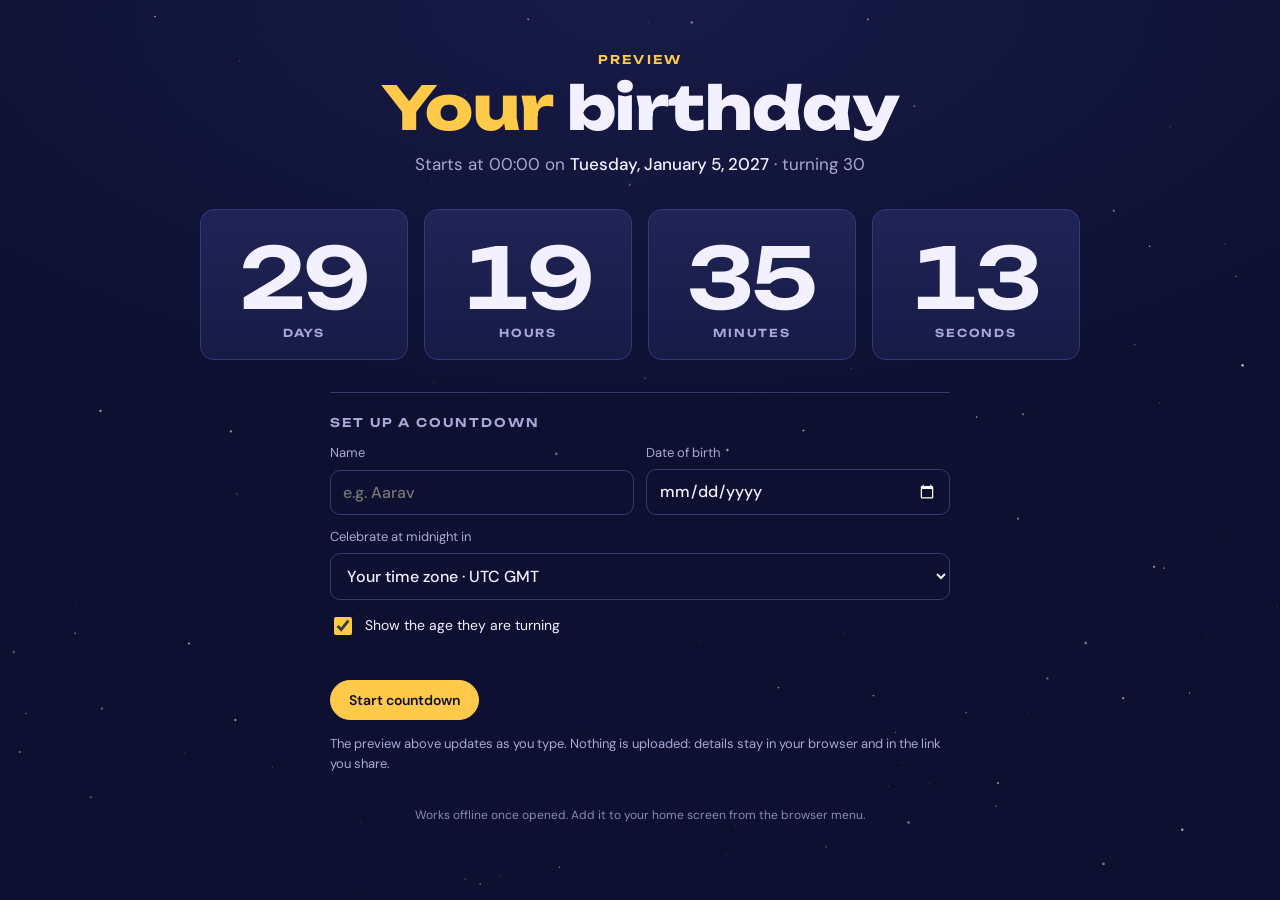
==== index.html @ aac16b5d "Rename to Celebration Countdown; point URLs at celebration-countdown Co-Authored-By: Claude Opus 5.5" ====
<!doctype html>
<html lang="en">
<head>
<meta charset="utf-8">
<meta name="viewport" content="width=device-width, initial-scale=1, viewport-fit=cover">
<title>Celebration Countdown</title>
<meta name="description" content="A full-screen countdown to midnight on a birthday, with confetti when the clock hits zero. Works in any time zone. Free, no sign-up.">
<meta name="theme-color" content="#0d1030">
<link rel="manifest" href="manifest.webmanifest">
<link rel="icon" href="icons/favicon.png" type="image/png">
<link rel="apple-touch-icon" href="icons/apple-touch-icon.png">
<meta name="apple-mobile-web-app-capable" content="yes">
<meta name="mobile-web-app-capable" content="yes">
<meta name="apple-mobile-web-app-status-bar-style" content="black-translucent">
<meta name="apple-mobile-web-app-title" content="Countdown">

<meta property="og:type" content="website">
<meta property="og:title" content="Celebration Countdown">
<meta property="og:description" content="Count down to midnight on the big day, then celebrate with confetti.">
<meta property="og:image" content="https://karthick-mallow.github.io/celebration-countdown/icons/og-image.png">
<meta property="og:url" content="https://karthick-mallow.github.io/celebration-countdown/">
<meta name="twitter:card" content="summary_large_image">

<link rel="preconnect" href="https://fonts.googleapis.com">
<link rel="preconnect" href="https://fonts.gstatic.com" crossorigin>
<link rel="stylesheet" href="https://fonts.googleapis.com/css2?family=Unbounded:wght@400;600;800&family=DM+Sans:opsz,wght@9..40,400;9..40,500;9..40,700&display=swap">
<link rel="stylesheet" href="styles.css">
</head>
<body>
<canvas id="stars" aria-hidden="true"></canvas>
<canvas id="confetti" aria-hidden="true"></canvas>
<button id="exitStage" class="ghost" type="button">Exit full screen</button>

<main>
  <header>
    <div class="eyebrow" id="eyebrow">Counting down to midnight</div>
    <h1 id="headline"><span class="name" id="hName">Your</span> <span id="hOcc">birthday</span></h1>
    <p class="sub" id="sub">&nbsp;</p>
  </header>

  <section class="clock" id="clock" aria-label="Time remaining">
    <div class="cell"><div class="num" id="d">00</div><div class="unit">Days</div></div>
    <div class="cell"><div class="num" id="h">00</div><div class="unit">Hours</div></div>
    <div class="cell"><div class="num" id="m">00</div><div class="unit">Minutes</div></div>
    <div class="cell" id="secCell"><div class="num" id="s">00</div><div class="unit">Seconds</div></div>
  </section>

  <section class="celebrate" id="celebrate" hidden aria-live="polite">
    <h2 id="cheer">Happy Birthday!</h2>
    <p id="cheerSub">The clock struck midnight.</p>
  </section>

  <!-- Countdown view controls -->
  <div class="actions" id="runActions" hidden>
    <button class="primary" id="goStage" type="button">Full screen</button>
    <button id="share" type="button">Share link</button>
    <button id="rehearse" type="button">Rehearse midnight</button>
    <button id="edit" class="ghost" type="button">Edit</button>
  </div>
  <div class="sharebox" id="shareBox" hidden>
    <label for="shareUrl">Anyone with this link sees the same countdown</label>
    <div class="sharerow">
      <input id="shareUrl" type="text" readonly>
      <button id="copyUrl" type="button">Copy</button>
    </div>
    <p class="hint" id="copyMsg" aria-live="polite">&nbsp;</p>
  </div>

  <!-- Setup view -->
  <form class="setup" id="setup" novalidate>
    <h3>Set up a countdown</h3>
    <div class="fields">
      <label for="occIn" class="wide" id="occWrap">Occasion
        <select id="occIn" name="o"></select>
      </label>
      <label for="nameIn"><span id="nameLbl">Name</span>
        <input id="nameIn" name="n" type="text" maxlength="40" autocomplete="off" placeholder="e.g. Aarav" required>
      </label>
      <label for="dateIn"><span id="dateLbl">Date of birth</span>
        <input id="dateIn" name="d" type="date" required>
      </label>
      <label for="tzIn" class="wide">Celebrate at midnight in
        <select id="tzIn" name="tz"></select>
      </label>
    </div>
    <label class="check" for="ageIn"><input id="ageIn" type="checkbox" checked> <span id="ageLbl">Show the age they are turning</span></label>
    <p class="error" id="formErr" aria-live="polite"></p>
    <div class="actions left">
      <button class="primary" type="submit">Start countdown</button>
    </div>
    <p class="hint">The preview above updates as you type. Nothing is uploaded: details stay in your browser and in the link you share.</p>
  </form>

  <footer>
    <span>Works offline once opened. Add it to your home screen from the browser menu.</span>
  </footer>
</main>

<noscript><p class="noscript">This countdown needs JavaScript turned on.</p></noscript>
<script src="app.js"></script>
</body>
</html>
---- styles.css ----
/* Layout: one centered night-sky stage — headline, four-cell clock, controls below.
   Single dark theme by design (it's a midnight countdown). */
:root {
  --night: #0d1030;
  --night-2: #171b46;
  --panel: #1f2456;
  --line: #343a78;
  --ink: #f3f1ff;
  --muted: #a9a8d6;
  --gold: #ffc94a;
  --coral: #ff7a8a;
  --font-display: "Unbounded", "Arial Black", system-ui, sans-serif;
  --font-body: "DM Sans", system-ui, -apple-system, "Segoe UI", Roboto, sans-serif;
  color-scheme: dark;
}
* { box-sizing: border-box; }
[hidden] { display: none !important; }
html, body { min-height: 100%; }
body {
  margin: 0;
  background: radial-gradient(120% 80% at 50% 0%, var(--night-2) 0%, var(--night) 60%) fixed, var(--night);
  color: var(--ink);
  font: 16px/1.55 var(--font-body);
  padding-inline: max(16px, env(safe-area-inset-left, 0px)) max(16px, env(safe-area-inset-right, 0px));
  padding-block: env(safe-area-inset-top, 0px) env(safe-area-inset-bottom, 0px);
  -webkit-font-smoothing: antialiased;
}
#stars, #confetti { position: fixed; inset: 0; pointer-events: none; }
#stars { z-index: 0; }
#confetti { z-index: 5; }
main {
  position: relative; z-index: 2;
  max-width: 880px; margin: 0 auto;
  padding-block: clamp(28px, 6vh, 64px) 40px;
  display: grid; gap: 32px; justify-items: center; text-align: center;
}
.eyebrow {
  font: 600 12px/1 var(--font-display);
  letter-spacing: .18em; text-transform: uppercase; color: var(--gold);
}
h1 {
  font: 800 clamp(30px, 6.4vw, 60px)/1.05 var(--font-display);
  margin: 10px 0 0; text-wrap: balance; letter-spacing: -.01em; overflow-wrap: anywhere;
}
h1 .name { color: var(--gold); }
.sub { color: var(--muted); margin: 12px 0 0; font-size: 17px; text-wrap: balance; }
.sub strong { color: var(--ink); font-weight: 500; }

.clock {
  display: grid; grid-template-columns: repeat(4, minmax(0, 1fr));
  gap: clamp(8px, 2vw, 16px); width: 100%;
}
.cell {
  background: linear-gradient(180deg, var(--panel), var(--night-2));
  border: 1px solid var(--line); border-radius: 14px;
  padding-block: clamp(14px, 3vw, 26px) clamp(12px, 2.4vw, 20px);
  display: grid; gap: 8px; min-width: 0;
}
.num {
  font: 600 clamp(34px, 9vw, 84px)/1 var(--font-display);
  font-variant-numeric: tabular-nums; letter-spacing: -.02em;
}
.unit { font: 600 11px/1 var(--font-display); letter-spacing: .16em; text-transform: uppercase; color: var(--muted); }
.cell.final .num { color: var(--coral); }

/* Final minute: seconds only, centered */
.clock.last { grid-template-columns: minmax(0, 1fr); max-width: 380px; justify-self: center; }
.clock.last .cell:not(.final) { display: none; }
.clock.last .num { font-size: clamp(90px, 26vw, 180px); }

.celebrate h2 {
  font: 800 clamp(34px, 8vw, 76px)/1.02 var(--font-display); margin: 0; text-wrap: balance; overflow-wrap: anywhere;
  background: linear-gradient(90deg, var(--gold), var(--coral)); -webkit-background-clip: text; background-clip: text; color: transparent;
}
.celebrate p { color: var(--muted); margin: 14px 0 0; }

.actions { display: flex; flex-wrap: wrap; gap: 10px; justify-content: center; }
.actions.left { justify-content: flex-start; }
button {
  font: 600 14px/1 var(--font-body); cursor: pointer;
  border-radius: 999px; padding: 12px 18px; border: 1px solid var(--line);
  background: var(--panel); color: var(--ink);
}
button:hover { border-color: var(--gold); }
button.primary { background: var(--gold); color: var(--night); border-color: var(--gold); }
button.primary:hover { filter: brightness(1.06); }
button.ghost { background: transparent; }
button:focus-visible, input:focus-visible, select:focus-visible { outline: 2px solid var(--gold); outline-offset: 2px; }

.setup, .sharebox {
  width: 100%; max-width: 620px; text-align: left;
  display: grid; gap: 14px;
}
.setup { border-top: 1px solid var(--line); padding-top: 24px; }
.setup h3 { font: 600 12px/1 var(--font-display); letter-spacing: .16em; text-transform: uppercase; color: var(--muted); margin: 0; }
.fields { display: grid; grid-template-columns: 1fr 1fr; gap: 12px; }
.fields .wide { grid-column: 1 / -1; }
label { display: grid; gap: 6px; font-size: 13px; color: var(--muted); min-width: 0; }
label.check { display: flex; align-items: center; gap: 10px; font-size: 14px; color: var(--ink); cursor: pointer; }
label.check input { width: 18px; height: 18px; accent-color: var(--gold); }
input[type=text], input[type=date], select {
  font: 500 16px/1.2 var(--font-body); color: var(--ink);
  background: var(--night); border: 1px solid var(--line); border-radius: 10px; padding: 11px 12px; width: 100%; min-width: 0;
}
.sharerow { display: flex; gap: 8px; }
.sharerow input { flex: 1; font-size: 14px; }
.hint { font-size: 13px; color: var(--muted); margin: 0; }
.error { font-size: 14px; color: var(--coral); margin: 0; min-height: 1em; }
footer { font-size: 12px; color: var(--muted); opacity: .8; max-width: 520px; }
.noscript { position: relative; z-index: 3; text-align: center; color: var(--ink); }

/* Stage mode: timer only */
body.stage { cursor: none; }
body.stage.awake { cursor: default; }
body.stage main { min-height: 100vh; min-height: 100dvh; align-content: center; padding-block: 24px; max-width: 1400px; }
body.stage header, body.stage .actions, body.stage .setup, body.stage .sharebox, body.stage footer { display: none !important; }
body.stage .num { font-size: clamp(48px, 12vw, 200px); }
body.stage .unit { font-size: clamp(11px, 1.3vw, 18px); }
body.stage .cell { border-radius: clamp(10px, 1.6vw, 24px); padding-block: clamp(18px, 4vw, 48px) clamp(14px, 3vw, 36px); }
body.stage .celebrate h2 { font-size: clamp(44px, 10vw, 160px); }
body.stage .clock.last { max-width: min(80vw, 1000px); }
body.stage .clock.last .num { font-size: clamp(140px, 38vw, 560px); }
body.stage .clock.last .unit { font-size: clamp(14px, 2vw, 28px); }
#exitStage {
  position: fixed; z-index: 6; right: 16px; top: calc(16px + env(safe-area-inset-top, 0px));
  opacity: 0; pointer-events: none; transition: opacity .3s;
}
body.stage.awake #exitStage { opacity: 1; pointer-events: auto; }
body:not(.stage) #exitStage { display: none; }

@media (max-width: 520px) {
  .fields { grid-template-columns: 1fr; }
  .clock { gap: 6px; }
  .cell { border-radius: 10px; }
}
@media (prefers-reduced-motion: reduce) {
  #exitStage { transition: none; }
}
.nowrap { white-space: nowrap; }
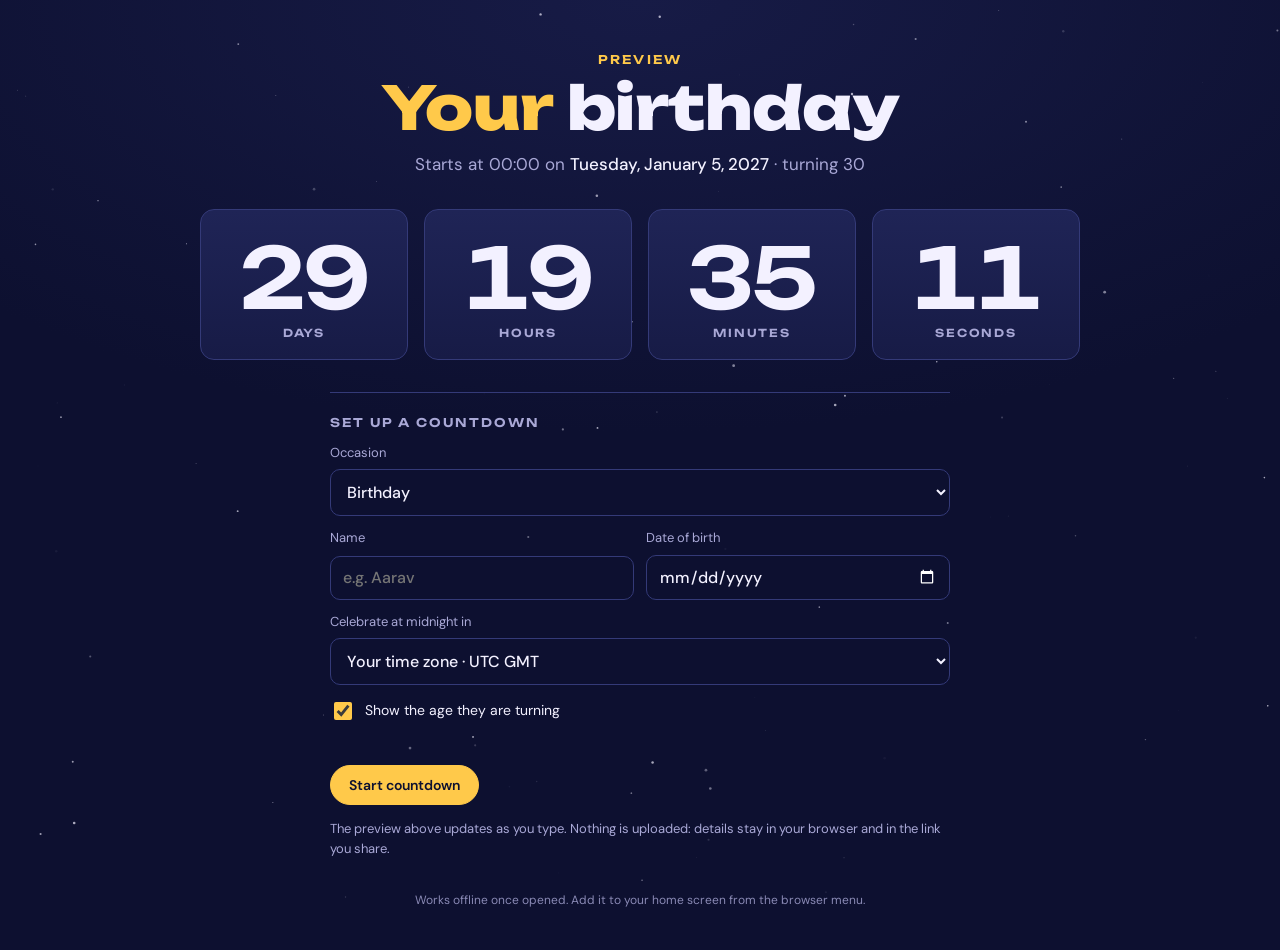
==== commit ff993a58: "Add 8 occasions: anniversary, wedding, New Year, festival, baby arrival, graduation, retirement, cus" ====
--- a/index.html
+++ b/index.html
@@ -4,7 +4,7 @@
 <meta charset="utf-8">
 <meta name="viewport" content="width=device-width, initial-scale=1, viewport-fit=cover">
 <title>Celebration Countdown</title>
-<meta name="description" content="A full-screen countdown to midnight on a birthday, with confetti when the clock hits zero. Works in any time zone. Free, no sign-up.">
+<meta name="description" content="A full-screen countdown to midnight for birthdays, anniversaries, weddings, festivals and more, with confetti when the clock hits zero. Works in any time zone. Free, no sign-up.">
 <meta name="theme-color" content="#0d1030">
 <link rel="manifest" href="manifest.webmanifest">
 <link rel="icon" href="icons/favicon.png" type="image/png">
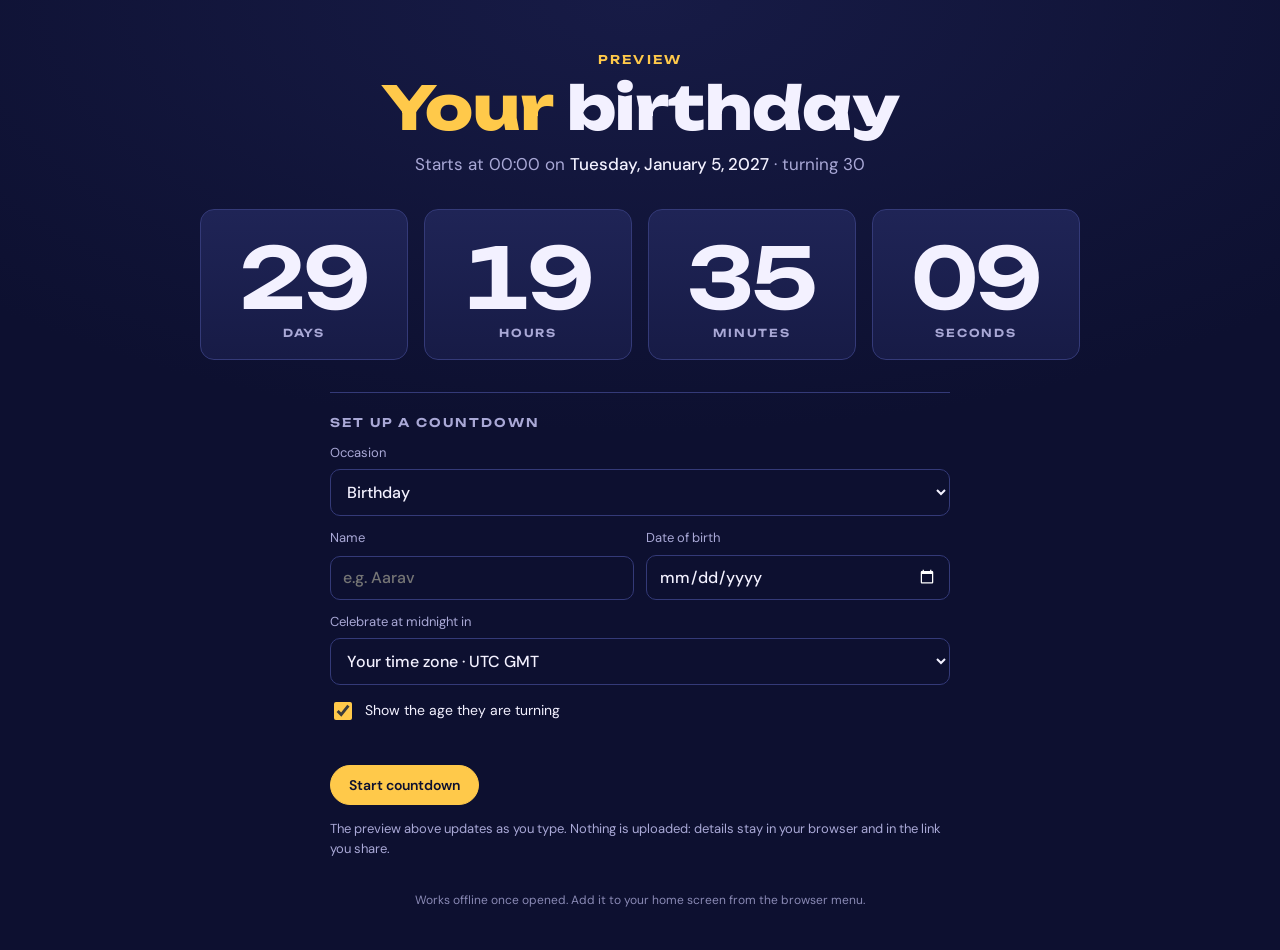
==== commit cc5e6601: "Fix stale versions: network-first service worker, cache-busted assets, auto-reload on update Co-Auth" ====
--- a/index.html
+++ b/index.html
@@ -24,7 +24,7 @@
 <link rel="preconnect" href="https://fonts.googleapis.com">
 <link rel="preconnect" href="https://fonts.gstatic.com" crossorigin>
 <link rel="stylesheet" href="https://fonts.googleapis.com/css2?family=Unbounded:wght@400;600;800&family=DM+Sans:opsz,wght@9..40,400;9..40,500;9..40,700&display=swap">
-<link rel="stylesheet" href="styles.css">
+<link rel="stylesheet" href="styles.css?v=5">
 </head>
 <body>
 <canvas id="stars" aria-hidden="true"></canvas>
@@ -97,6 +97,6 @@
 </main>
 
 <noscript><p class="noscript">This countdown needs JavaScript turned on.</p></noscript>
-<script src="app.js"></script>
+<script src="app.js?v=5"></script>
 </body>
 </html>
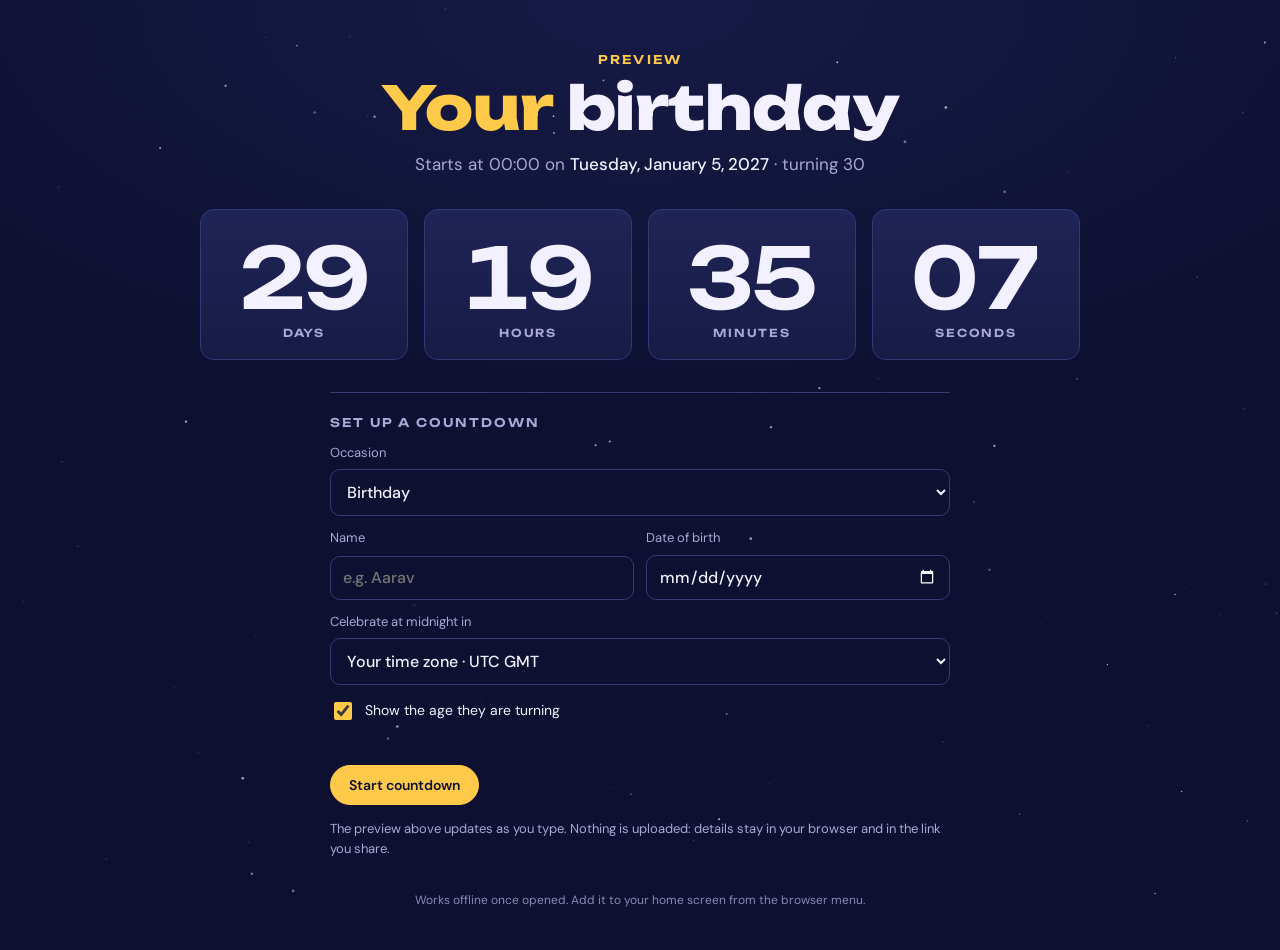
==== commit ef903ecb: "Fix confetti and stars on high-DPI screens: size canvases to the viewport in CSS Co-Authored-By: Cla" ====
--- a/index.html
+++ b/index.html
@@ -24,7 +24,7 @@
 <link rel="preconnect" href="https://fonts.googleapis.com">
 <link rel="preconnect" href="https://fonts.gstatic.com" crossorigin>
 <link rel="stylesheet" href="https://fonts.googleapis.com/css2?family=Unbounded:wght@400;600;800&family=DM+Sans:opsz,wght@9..40,400;9..40,500;9..40,700&display=swap">
-<link rel="stylesheet" href="styles.css?v=5">
+<link rel="stylesheet" href="styles.css?v=6">
 </head>
 <body>
 <canvas id="stars" aria-hidden="true"></canvas>
@@ -97,6 +97,6 @@
 </main>
 
 <noscript><p class="noscript">This countdown needs JavaScript turned on.</p></noscript>
-<script src="app.js?v=5"></script>
+<script src="app.js?v=6"></script>
 </body>
 </html>
--- a/styles.css
+++ b/styles.css
@@ -25,7 +25,7 @@
   padding-block: env(safe-area-inset-top, 0px) env(safe-area-inset-bottom, 0px);
   -webkit-font-smoothing: antialiased;
 }
-#stars, #confetti { position: fixed; inset: 0; pointer-events: none; }
+#stars, #confetti { position: fixed; inset: 0; width: 100%; height: 100%; display: block; pointer-events: none; }
 #stars { z-index: 0; }
 #confetti { z-index: 5; }
 main {
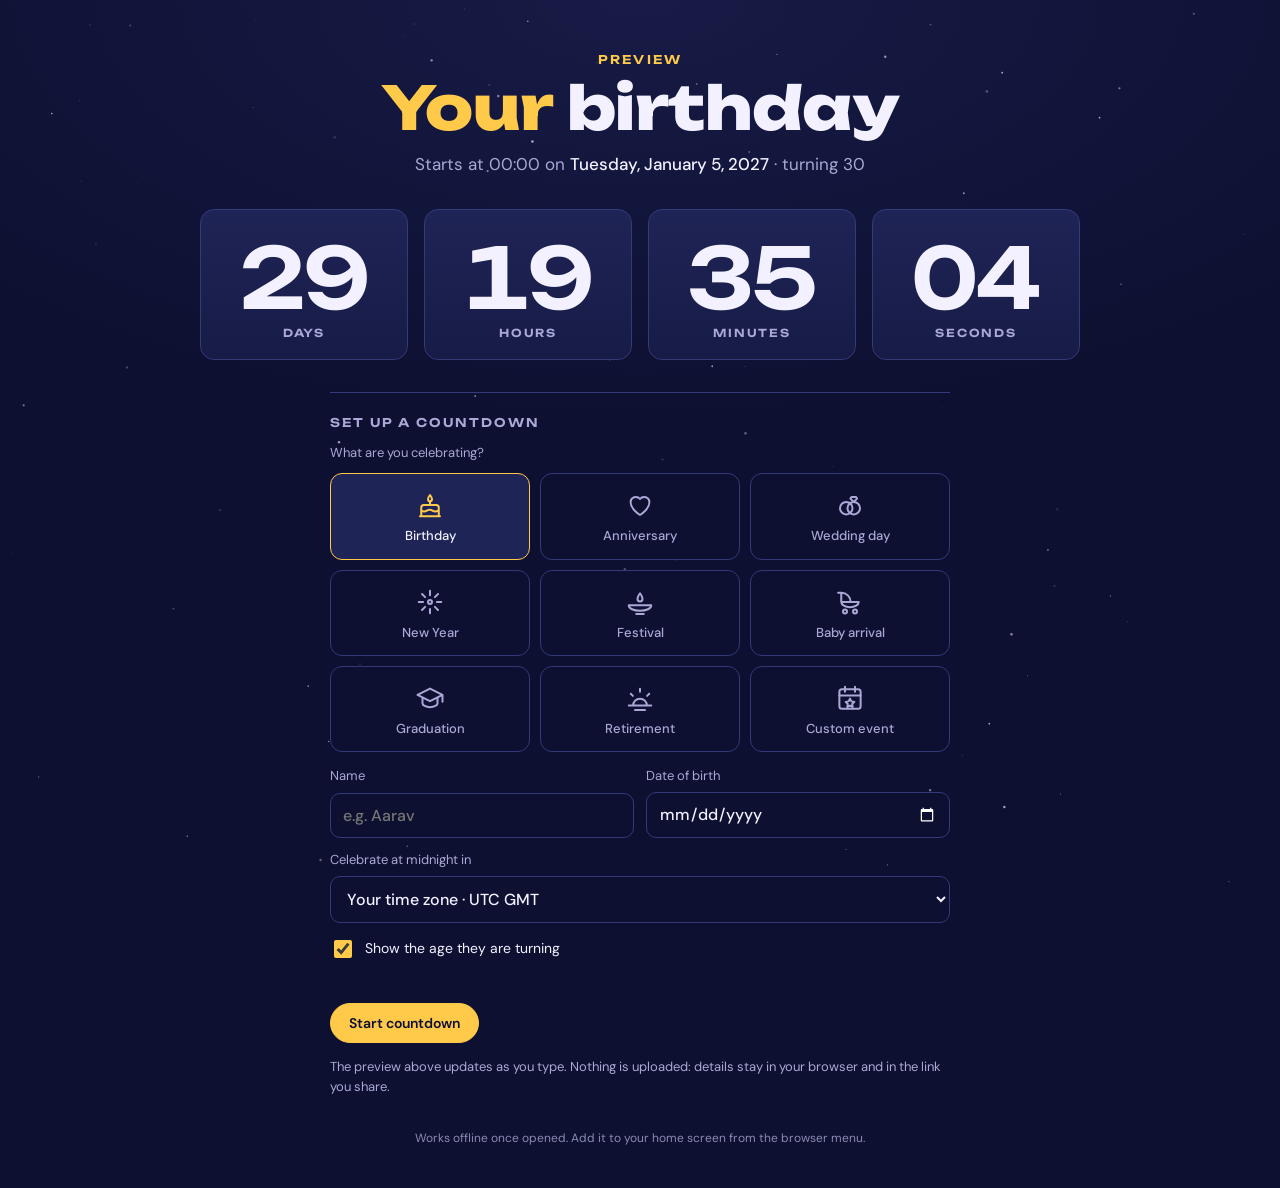
==== commit 26bb5556: "Occasion picker as a 3x3 icon grid; add New countdown button Co-Authored-By: Claude Opus 5.5 <norepl" ====
--- a/index.html
+++ b/index.html
@@ -24,7 +24,7 @@
 <link rel="preconnect" href="https://fonts.googleapis.com">
 <link rel="preconnect" href="https://fonts.gstatic.com" crossorigin>
 <link rel="stylesheet" href="https://fonts.googleapis.com/css2?family=Unbounded:wght@400;600;800&family=DM+Sans:opsz,wght@9..40,400;9..40,500;9..40,700&display=swap">
-<link rel="stylesheet" href="styles.css?v=6">
+<link rel="stylesheet" href="styles.css?v=7">
 </head>
 <body>
 <canvas id="stars" aria-hidden="true"></canvas>
@@ -56,6 +56,7 @@
     <button id="share" type="button">Share link</button>
     <button id="rehearse" type="button">Rehearse midnight</button>
     <button id="edit" class="ghost" type="button">Edit</button>
+    <button id="newCd" class="ghost" type="button">New countdown</button>
   </div>
   <div class="sharebox" id="shareBox" hidden>
     <label for="shareUrl">Anyone with this link sees the same countdown</label>
@@ -69,10 +70,11 @@
   <!-- Setup view -->
   <form class="setup" id="setup" novalidate>
     <h3>Set up a countdown</h3>
+    <fieldset class="occasions" id="occWrap">
+      <legend>What are you celebrating?</legend>
+      <div class="tiles" id="occTiles"></div>
+    </fieldset>
     <div class="fields">
-      <label for="occIn" class="wide" id="occWrap">Occasion
-        <select id="occIn" name="o"></select>
-      </label>
       <label for="nameIn"><span id="nameLbl">Name</span>
         <input id="nameIn" name="n" type="text" maxlength="40" autocomplete="off" placeholder="e.g. Aarav" required>
       </label>
@@ -97,6 +99,6 @@
 </main>
 
 <noscript><p class="noscript">This countdown needs JavaScript turned on.</p></noscript>
-<script src="app.js?v=6"></script>
+<script src="app.js?v=7"></script>
 </body>
 </html>
--- a/styles.css
+++ b/styles.css
@@ -137,3 +137,24 @@
   #exitStage { transition: none; }
 }
 .nowrap { white-space: nowrap; }
+
+/* Occasion grid */
+.occasions { border: 0; margin: 0; padding: 0; min-width: 0; display: grid; gap: 10px; }
+.occasions legend { font-size: 13px; color: var(--muted); padding: 0; margin-bottom: 10px; }
+.tiles { display: grid; grid-template-columns: repeat(3, minmax(0, 1fr)); gap: 10px; }
+.tile { position: relative; display: block; cursor: pointer; min-width: 0; }
+.tile input { position: absolute; opacity: 0; inset: 0; margin: 0; cursor: pointer; }
+.tile span {
+  display: grid; justify-items: center; gap: 8px; text-align: center;
+  padding-block: 16px 14px; padding-inline: 8px; border-radius: 12px;
+  border: 1px solid var(--line); background: var(--night);
+  color: var(--muted); font: 500 13px/1.25 var(--font-body);
+  transition: border-color .15s, background .15s, color .15s;
+}
+.tile svg { width: 30px; height: 30px; stroke: currentColor; fill: none; stroke-width: 1.6; stroke-linecap: round; stroke-linejoin: round; }
+.tile:hover span { border-color: var(--muted); color: var(--ink); }
+.tile input:checked + span { border-color: var(--gold); background: var(--panel); color: var(--ink); }
+.tile input:checked + span svg { stroke: var(--gold); }
+.tile input:focus-visible + span { outline: 2px solid var(--gold); outline-offset: 2px; }
+@media (max-width: 400px) { .tile span { padding-block: 12px 10px; font-size: 12px; } .tile svg { width: 26px; height: 26px; } }
+@media (prefers-reduced-motion: reduce) { .tile span { transition: none; } }
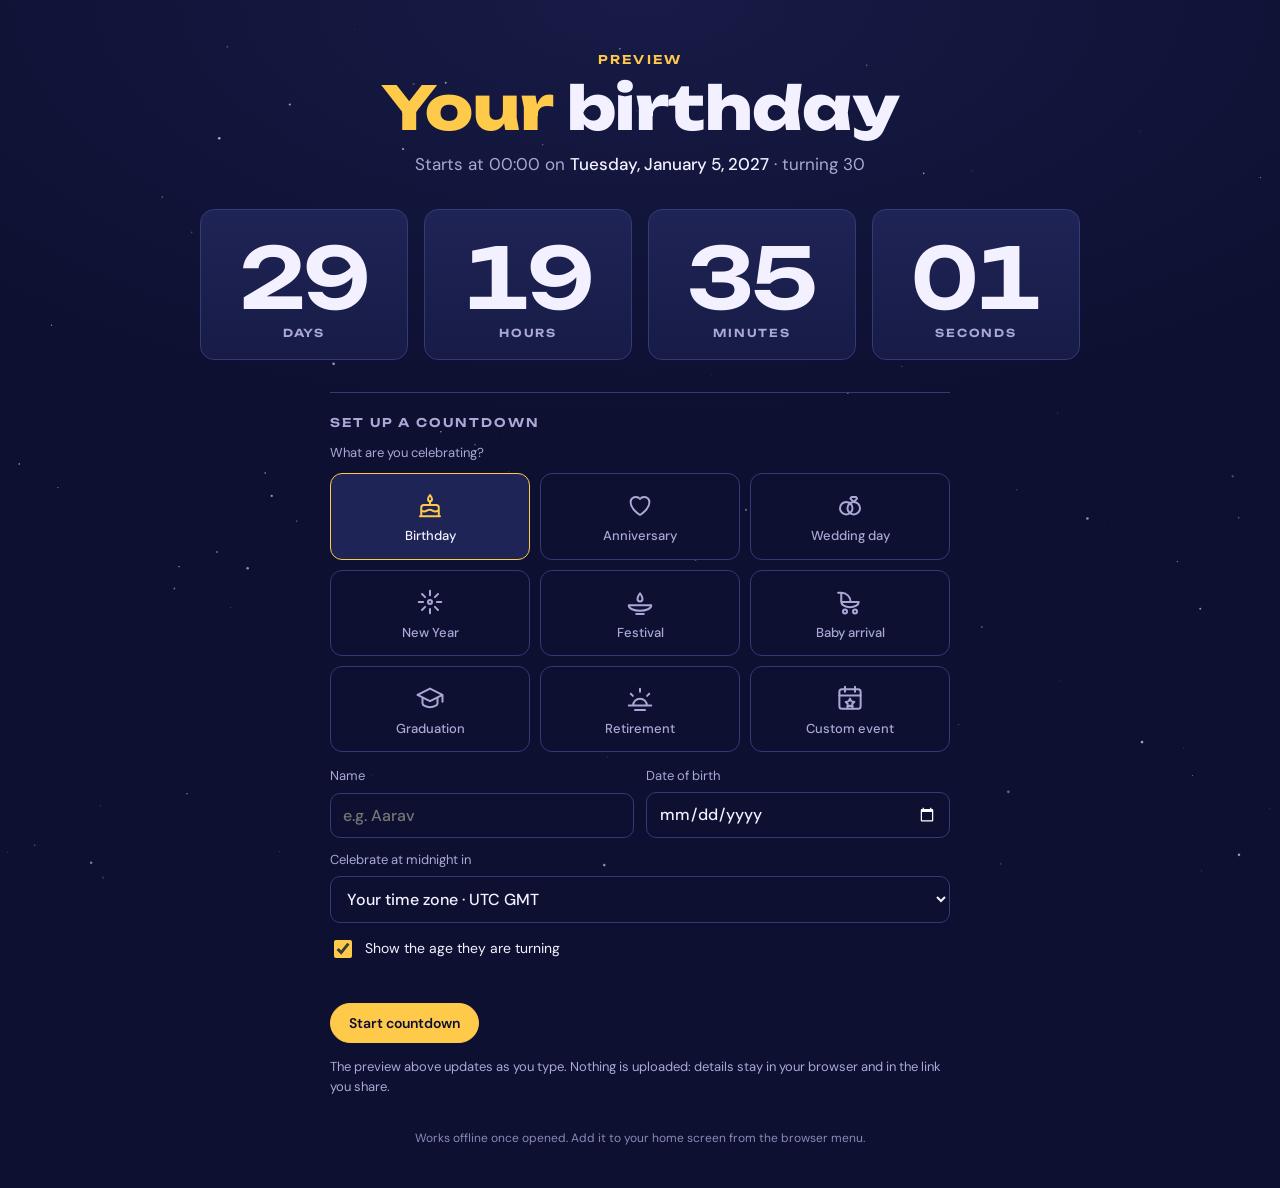
==== commit be23c3df: "Don't auto-reload for an update once the visitor has interacted Co-Authored-By: Claude Opus 5.5 <nor" ====
--- a/index.html
+++ b/index.html
@@ -99,6 +99,6 @@
 </main>
 
 <noscript><p class="noscript">This countdown needs JavaScript turned on.</p></noscript>
-<script src="app.js?v=7"></script>
+<script src="app.js?v=8"></script>
 </body>
 </html>
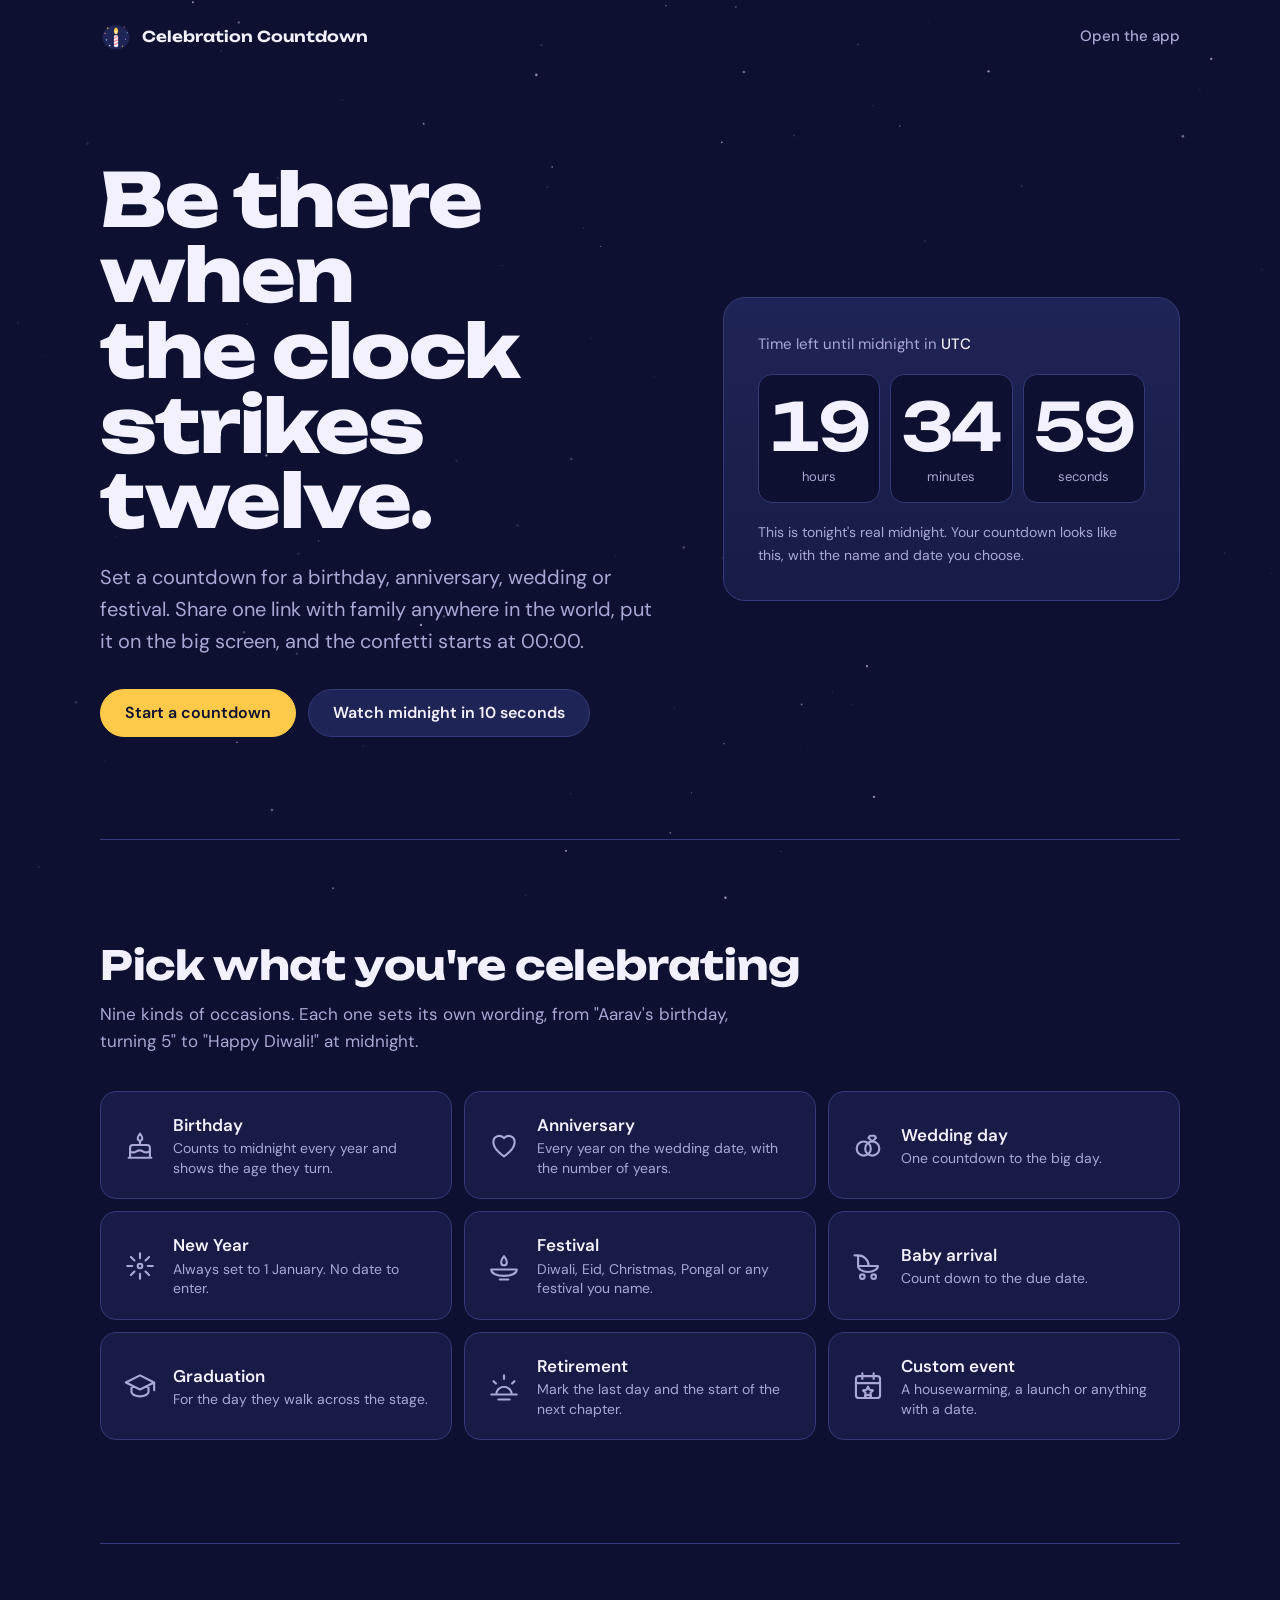
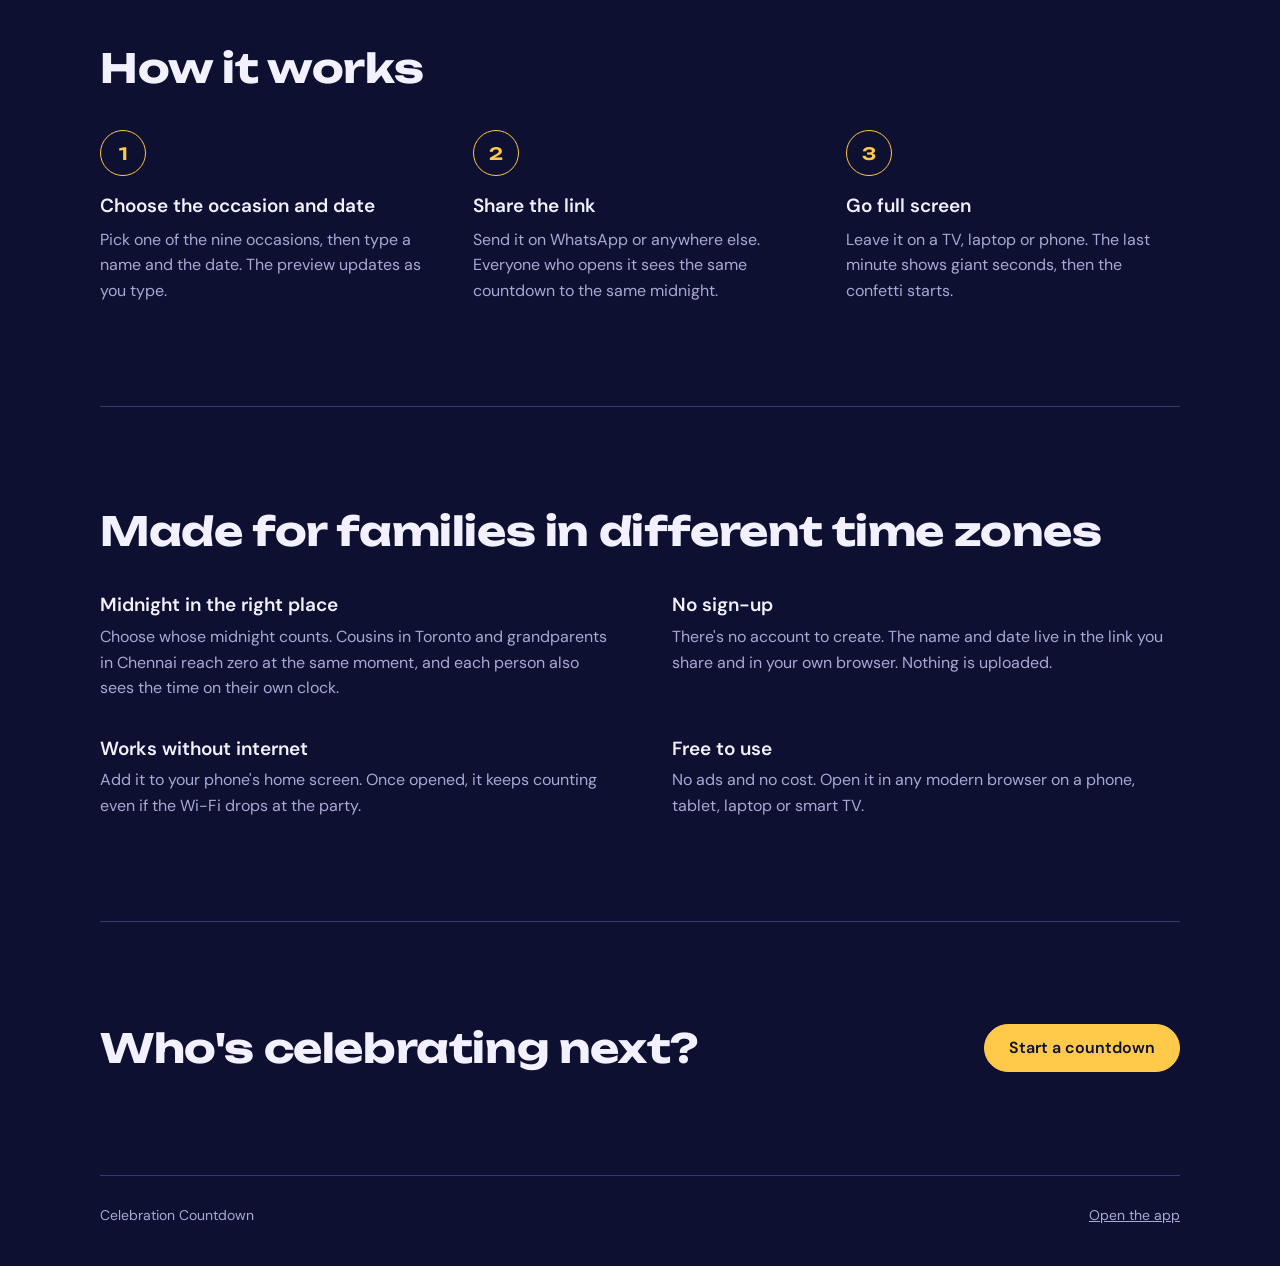
==== commit 54d85934: "Add landing page at site root; move app to /app/ with redirects for old share links Co-Authored-By: " ====
--- a/index.html
+++ b/index.html
@@ -3,102 +3,107 @@
 <head>
 <meta charset="utf-8">
 <meta name="viewport" content="width=device-width, initial-scale=1, viewport-fit=cover">
+<script>
+  // Old share links pointed here (…/?n=…&d=…). Send them to the app before anything renders.
+  if (/[?&]d=/.test(location.search)) location.replace('app/' + location.search + location.hash);
+</script>
 <title>Celebration Countdown</title>
-<meta name="description" content="A full-screen countdown to midnight for birthdays, anniversaries, weddings, festivals and more, with confetti when the clock hits zero. Works in any time zone. Free, no sign-up.">
+<meta name="description" content="Free midnight countdown for birthdays, anniversaries, weddings, New Year and festivals. Share one link, go full screen, and celebrate with confetti at 00:00 in any time zone.">
 <meta name="theme-color" content="#0d1030">
+<link rel="canonical" href="https://karthick-mallow.github.io/celebration-countdown/">
 <link rel="manifest" href="manifest.webmanifest">
 <link rel="icon" href="icons/favicon.png" type="image/png">
 <link rel="apple-touch-icon" href="icons/apple-touch-icon.png">
-<meta name="apple-mobile-web-app-capable" content="yes">
-<meta name="mobile-web-app-capable" content="yes">
-<meta name="apple-mobile-web-app-status-bar-style" content="black-translucent">
-<meta name="apple-mobile-web-app-title" content="Countdown">
-
 <meta property="og:type" content="website">
 <meta property="og:title" content="Celebration Countdown">
 <meta property="og:description" content="Count down to midnight on the big day, then celebrate with confetti.">
 <meta property="og:image" content="https://karthick-mallow.github.io/celebration-countdown/icons/og-image.png">
 <meta property="og:url" content="https://karthick-mallow.github.io/celebration-countdown/">
 <meta name="twitter:card" content="summary_large_image">
-
 <link rel="preconnect" href="https://fonts.googleapis.com">
 <link rel="preconnect" href="https://fonts.gstatic.com" crossorigin>
-<link rel="stylesheet" href="https://fonts.googleapis.com/css2?family=Unbounded:wght@400;600;800&family=DM+Sans:opsz,wght@9..40,400;9..40,500;9..40,700&display=swap">
-<link rel="stylesheet" href="styles.css?v=7">
+<link rel="stylesheet" href="https://fonts.googleapis.com/css2?family=Unbounded:wght@600;700;800&family=DM+Sans:opsz,wght@9..40,400;9..40,500;9..40,600&display=swap">
+<link rel="stylesheet" href="landing.css?v=1">
 </head>
 <body>
 <canvas id="stars" aria-hidden="true"></canvas>
 <canvas id="confetti" aria-hidden="true"></canvas>
-<button id="exitStage" class="ghost" type="button">Exit full screen</button>
 
-<main>
-  <header>
-    <div class="eyebrow" id="eyebrow">Counting down to midnight</div>
-    <h1 id="headline"><span class="name" id="hName">Your</span> <span id="hOcc">birthday</span></h1>
-    <p class="sub" id="sub">&nbsp;</p>
+<div class="wrap">
+  <header class="top">
+    <a class="brand" href="./"><img src="icons/icon-192.png" alt="" width="32" height="32">Celebration Countdown</a>
+    <a class="top-link" href="app/">Open the app</a>
   </header>
 
-  <section class="clock" id="clock" aria-label="Time remaining">
-    <div class="cell"><div class="num" id="d">00</div><div class="unit">Days</div></div>
-    <div class="cell"><div class="num" id="h">00</div><div class="unit">Hours</div></div>
-    <div class="cell"><div class="num" id="m">00</div><div class="unit">Minutes</div></div>
-    <div class="cell" id="secCell"><div class="num" id="s">00</div><div class="unit">Seconds</div></div>
+  <section class="hero">
+    <div>
+      <h1>Be there when the clock strikes twelve.</h1>
+      <p class="lede">Set a countdown for a birthday, anniversary, wedding or festival. Share one link with family anywhere in the world, put it on the big screen, and the confetti starts at 00:00.</p>
+      <div class="ctas">
+        <a class="btn primary" href="app/">Start a countdown</a>
+        <button class="btn" id="demo" type="button">Watch midnight in 10 seconds</button>
+      </div>
+      <p class="resume" id="resume" hidden>You have a countdown saved on this device. <a href="app/">Open it</a></p>
+    </div>
+
+    <div class="clockcard" aria-live="off">
+      <p class="where" id="where">Time left until midnight where you are</p>
+      <div class="digits" id="digits">
+        <div><b id="hh">--</b><small>hours</small></div>
+        <div><b id="mm">--</b><small>minutes</small></div>
+        <div class="sec"><b id="ss">--</b><small>seconds</small></div>
+      </div>
+      <p class="cheer" id="cheer" hidden>It's midnight!</p>
+      <p class="note" id="note">This is tonight's real midnight. Your countdown looks like this, with the name and date you choose.</p>
+    </div>
   </section>
 
-  <section class="celebrate" id="celebrate" hidden aria-live="polite">
-    <h2 id="cheer">Happy Birthday!</h2>
-    <p id="cheerSub">The clock struck midnight.</p>
+  <section class="block" id="occasions">
+    <h2>Pick what you're celebrating</h2>
+    <p class="intro">Nine kinds of occasions. Each one sets its own wording, from "Aarav's birthday, turning 5" to "Happy Diwali!" at midnight.</p>
+    <div class="occ">
+      <a href="app/?new=birthday"><svg viewBox="0 0 24 24" aria-hidden="true"><path d='M4 21h16M5 21v-7a2 2 0 0 1 2-2h10a2 2 0 0 1 2 2v7M5 16.5c1.5 1 3 1 4.5 0s3-1 4.5 0 3 1 4.5 0M12 12V9'/><path d='M12 9c-1 0-1.6-.8-1.6-1.7C10.4 6 12 4 12 4s1.6 2 1.6 3.3c0 .9-.6 1.7-1.6 1.7z'/></svg><div><strong>Birthday</strong><span>Counts to midnight every year and shows the age they turn.</span></div></a>
+      <a href="app/?new=anniversary"><svg viewBox="0 0 24 24" aria-hidden="true"><path d='M12 20s-7.5-4.6-7.5-10.2A4.2 4.2 0 0 1 12 7.2a4.2 4.2 0 0 1 7.5 2.6C19.5 15.4 12 20 12 20z'/></svg><div><strong>Anniversary</strong><span>Every year on the wedding date, with the number of years.</span></div></a>
+      <a href="app/?new=wedding"><svg viewBox="0 0 24 24" aria-hidden="true"><circle cx='9' cy='14.5' r='5'/><circle cx='15' cy='14.5' r='5'/><path d='M13.3 5.5h3.4l1 1.4L15 9.5l-2.7-2.6z'/></svg><div><strong>Wedding day</strong><span>One countdown to the big day.</span></div></a>
+      <a href="app/?new=newyear"><svg viewBox="0 0 24 24" aria-hidden="true"><path d='M12 3v3.5M12 17.5V21M3 12h3.5M17.5 12H21M5.6 5.6l2.5 2.5M15.9 15.9l2.5 2.5M5.6 18.4l2.5-2.5M15.9 8.1l2.5-2.5'/><circle cx='12' cy='12' r='1.6'/></svg><div><strong>New Year</strong><span>Always set to 1 January. No date to enter.</span></div></a>
+      <a href="app/?new=festival"><svg viewBox="0 0 24 24" aria-hidden="true"><path d='M3 14.5c0 2.8 4 4.5 9 4.5s9-1.7 9-4.5H3zM9 21.5h6'/><path d='M12 11.5c-1.3 0-2-1-2-2.2C10 7.6 12 5 12 5s2 2.6 2 4.3c0 1.2-.7 2.2-2 2.2z'/></svg><div><strong>Festival</strong><span>Diwali, Eid, Christmas, Pongal or any festival you name.</span></div></a>
+      <a href="app/?new=baby"><svg viewBox="0 0 24 24" aria-hidden="true"><path d='M5 4.5a7.5 7.5 0 0 1 7.5 7.5H5zM12.5 12H19M5 12a7 4.2 0 0 0 14 0M2.5 4.5H5'/><circle cx='8' cy='19.5' r='1.6'/><circle cx='16' cy='19.5' r='1.6'/></svg><div><strong>Baby arrival</strong><span>Count down to the due date.</span></div></a>
+      <a href="app/?new=graduation"><svg viewBox="0 0 24 24" aria-hidden="true"><path d='M2 9.5l10-5 10 5-10 5zM6 11.5v4.8c0 1.5 2.7 3 6 3s6-1.5 6-3v-4.8M22 9.5v5.5'/></svg><div><strong>Graduation</strong><span>For the day they walk across the stage.</span></div></a>
+      <a href="app/?new=retirement"><svg viewBox="0 0 24 24" aria-hidden="true"><path d='M3 18h18M6.5 18a5.5 5.5 0 0 1 11 0M12 7V4.5M6.3 10.3 4.6 8.6M17.7 10.3l1.7-1.7M8 21.5h8'/></svg><div><strong>Retirement</strong><span>Mark the last day and the start of the next chapter.</span></div></a>
+      <a href="app/?new=event"><svg viewBox="0 0 24 24" aria-hidden="true"><rect x='3.5' y='5' width='17' height='15.5' rx='2'/><path d='M3.5 10h17M8 3v4M16 3v4M12 12.5l1.1 2.2 2.4.4-1.75 1.7.4 2.4-2.15-1.15-2.15 1.15.4-2.4-1.75-1.7 2.4-.4z'/></svg><div><strong>Custom event</strong><span>A housewarming, a launch or anything with a date.</span></div></a>
+    </div>
   </section>
 
-  <!-- Countdown view controls -->
-  <div class="actions" id="runActions" hidden>
-    <button class="primary" id="goStage" type="button">Full screen</button>
-    <button id="share" type="button">Share link</button>
-    <button id="rehearse" type="button">Rehearse midnight</button>
-    <button id="edit" class="ghost" type="button">Edit</button>
-    <button id="newCd" class="ghost" type="button">New countdown</button>
-  </div>
-  <div class="sharebox" id="shareBox" hidden>
-    <label for="shareUrl">Anyone with this link sees the same countdown</label>
-    <div class="sharerow">
-      <input id="shareUrl" type="text" readonly>
-      <button id="copyUrl" type="button">Copy</button>
-    </div>
-    <p class="hint" id="copyMsg" aria-live="polite">&nbsp;</p>
-  </div>
+  <section class="block">
+    <h2>How it works</h2>
+    <ol class="steps">
+      <li><h3>Choose the occasion and date</h3><p>Pick one of the nine occasions, then type a name and the date. The preview updates as you type.</p></li>
+      <li><h3>Share the link</h3><p>Send it on WhatsApp or anywhere else. Everyone who opens it sees the same countdown to the same midnight.</p></li>
+      <li><h3>Go full screen</h3><p>Leave it on a TV, laptop or phone. The last minute shows giant seconds, then the confetti starts.</p></li>
+    </ol>
+  </section>
 
-  <!-- Setup view -->
-  <form class="setup" id="setup" novalidate>
-    <h3>Set up a countdown</h3>
-    <fieldset class="occasions" id="occWrap">
-      <legend>What are you celebrating?</legend>
-      <div class="tiles" id="occTiles"></div>
-    </fieldset>
-    <div class="fields">
-      <label for="nameIn"><span id="nameLbl">Name</span>
-        <input id="nameIn" name="n" type="text" maxlength="40" autocomplete="off" placeholder="e.g. Aarav" required>
-      </label>
-      <label for="dateIn"><span id="dateLbl">Date of birth</span>
-        <input id="dateIn" name="d" type="date" required>
-      </label>
-      <label for="tzIn" class="wide">Celebrate at midnight in
-        <select id="tzIn" name="tz"></select>
-      </label>
-    </div>
-    <label class="check" for="ageIn"><input id="ageIn" type="checkbox" checked> <span id="ageLbl">Show the age they are turning</span></label>
-    <p class="error" id="formErr" aria-live="polite"></p>
-    <div class="actions left">
-      <button class="primary" type="submit">Start countdown</button>
-    </div>
-    <p class="hint">The preview above updates as you type. Nothing is uploaded: details stay in your browser and in the link you share.</p>
-  </form>
+  <section class="block">
+    <h2>Made for families in different time zones</h2>
+    <dl class="features">
+      <div><dt>Midnight in the right place</dt><dd>Choose whose midnight counts. Cousins in Toronto and grandparents in Chennai reach zero at the same moment, and each person also sees the time on their own clock.</dd></div>
+      <div><dt>No sign-up</dt><dd>There's no account to create. The name and date live in the link you share and in your own browser. Nothing is uploaded.</dd></div>
+      <div><dt>Works without internet</dt><dd>Add it to your phone's home screen. Once opened, it keeps counting even if the Wi-Fi drops at the party.</dd></div>
+      <div><dt>Free to use</dt><dd>No ads and no cost. Open it in any modern browser on a phone, tablet, laptop or smart TV.</dd></div>
+    </dl>
+  </section>
+
+  <section class="block closing">
+    <h2>Who's celebrating next?</h2>
+    <a class="btn primary" href="app/">Start a countdown</a>
+  </section>
 
   <footer>
-    <span>Works offline once opened. Add it to your home screen from the browser menu.</span>
+    <span>Celebration Countdown</span>
+    <a href="app/">Open the app</a>
   </footer>
-</main>
+</div>
 
-<noscript><p class="noscript">This countdown needs JavaScript turned on.</p></noscript>
-<script src="app.js?v=8"></script>
+<script src="landing.js?v=1"></script>
 </body>
 </html>
--- a/landing.css
+++ b/landing.css
@@ -0,0 +1,113 @@
+/* Landing page. Same night-sky identity as the app.
+   Layout: hero (copy left, live midnight clock right) → occasion grid → three steps → features → closing call. Left-aligned text. */
+:root {
+  --night: #0d1030;
+  --night-2: #171b46;
+  --panel: #1f2456;
+  --line: #343a78;
+  --ink: #f3f1ff;
+  --muted: #a9a8d6;
+  --gold: #ffc94a;
+  --coral: #ff7a8a;
+  --font-display: "Unbounded", "Arial Black", system-ui, sans-serif;
+  --font-body: "DM Sans", system-ui, -apple-system, "Segoe UI", Roboto, sans-serif;
+  --wrap: 1120px;
+  color-scheme: dark;
+}
+* { box-sizing: border-box; }
+[hidden] { display: none !important; }
+html { scroll-behavior: smooth; }
+body {
+  margin: 0; background: var(--night); color: var(--ink);
+  font: 17px/1.6 var(--font-body); -webkit-font-smoothing: antialiased;
+  padding-block: env(safe-area-inset-top, 0px) env(safe-area-inset-bottom, 0px);
+}
+#stars, #confetti { position: fixed; inset: 0; width: 100%; height: 100%; display: block; pointer-events: none; }
+#stars { z-index: 0; }
+#confetti { z-index: 20; }
+.wrap { position: relative; z-index: 1; max-width: var(--wrap); margin: 0 auto; padding-inline: max(20px, env(safe-area-inset-left, 0px)) max(20px, env(safe-area-inset-right, 0px)); }
+a { color: var(--gold); }
+a:focus-visible, button:focus-visible { outline: 2px solid var(--gold); outline-offset: 3px; border-radius: 8px; }
+
+/* Top bar */
+.top { display: flex; align-items: center; justify-content: space-between; gap: 16px; padding-block: 20px; }
+.brand { display: flex; align-items: center; gap: 10px; color: var(--ink); text-decoration: none; font: 600 15px/1 var(--font-display); }
+.brand img { width: 32px; height: 32px; border-radius: 8px; }
+.top-link { color: var(--muted); text-decoration: none; font-weight: 500; font-size: 15px; }
+.top-link:hover { color: var(--ink); }
+
+/* Buttons */
+.btn { display: inline-flex; align-items: center; justify-content: center; gap: 8px; font: 600 16px/1 var(--font-body);
+  border-radius: 999px; padding: 15px 24px; text-decoration: none; cursor: pointer; border: 1px solid var(--line); background: var(--panel); color: var(--ink); }
+.btn:hover { border-color: var(--gold); }
+.btn.primary { background: var(--gold); border-color: var(--gold); color: var(--night); }
+.btn.primary:hover { filter: brightness(1.06); }
+
+/* Hero */
+.hero { display: grid; grid-template-columns: minmax(0, 1.1fr) minmax(0, .9fr); gap: clamp(32px, 5vw, 72px); align-items: center; padding-block: clamp(32px, 7vw, 96px) clamp(56px, 8vw, 112px); }
+.hero h1 { font: 800 clamp(38px, 6.2vw, 74px)/1.02 var(--font-display); letter-spacing: -.02em; margin: 0; text-wrap: balance; }
+.hero p.lede { color: var(--muted); font-size: clamp(17px, 1.6vw, 20px); max-width: 34em; margin: 22px 0 0; }
+.hero .ctas { display: flex; flex-wrap: wrap; gap: 12px; margin-top: 32px; }
+.resume { margin-top: 18px; font-size: 15px; color: var(--muted); }
+
+.clockcard { background: linear-gradient(180deg, var(--panel), var(--night-2)); border: 1px solid var(--line); border-radius: 22px; padding: clamp(22px, 3vw, 34px); min-width: 0; }
+.clockcard .where { color: var(--muted); font-size: 15px; margin: 0 0 18px; }
+.clockcard .where strong { color: var(--ink); font-weight: 500; }
+.digits { display: grid; grid-template-columns: repeat(3, minmax(0, 1fr)); gap: 10px; }
+.digits div { background: var(--night); border: 1px solid var(--line); border-radius: 14px; padding-block: 18px 14px; text-align: center; display: grid; gap: 8px; min-width: 0; }
+.digits b { font: 600 clamp(40px, 5.6vw, 66px)/1 var(--font-display); font-variant-numeric: tabular-nums; letter-spacing: -.02em; }
+.digits small { font-size: 13px; color: var(--muted); }
+.digits.last { grid-template-columns: minmax(0, 1fr); }
+.digits.last div:not(.sec) { display: none; }
+.digits.last .sec b { color: var(--coral); font-size: clamp(80px, 12vw, 140px); }
+.clockcard .note { margin: 18px 0 0; font-size: 14px; color: var(--muted); }
+.cheer { font: 800 clamp(30px, 4vw, 46px)/1.05 var(--font-display); margin: 6px 0; text-align: center;
+  background: linear-gradient(90deg, var(--gold), var(--coral)); -webkit-background-clip: text; background-clip: text; color: transparent; padding-block: 28px; }
+
+/* Sections */
+section.block { padding-block: clamp(56px, 8vw, 104px); border-top: 1px solid var(--line); }
+.block h2 { font: 700 clamp(26px, 3.4vw, 40px)/1.1 var(--font-display); margin: 0; text-wrap: balance; letter-spacing: -.01em; }
+.block .intro { color: var(--muted); margin: 14px 0 0; max-width: 40em; }
+
+/* Occasions */
+.occ { display: grid; grid-template-columns: repeat(3, minmax(0, 1fr)); gap: 12px; margin-top: 36px; }
+.occ a { display: grid; grid-template-columns: auto minmax(0, 1fr); align-items: center; gap: 16px; padding: 20px 22px; border-radius: 16px;
+  border: 1px solid var(--line); background: var(--night-2); color: var(--ink); text-decoration: none; min-width: 0; }
+.occ a:hover { border-color: var(--gold); background: var(--panel); }
+.occ a:hover svg { stroke: var(--gold); }
+.occ svg { width: 34px; height: 34px; stroke: var(--muted); fill: none; stroke-width: 1.5; stroke-linecap: round; stroke-linejoin: round; }
+.occ strong { display: block; font-weight: 600; font-size: 17px; }
+.occ span { display: block; color: var(--muted); font-size: 14px; line-height: 1.4; }
+
+/* Steps (a real sequence, so numbered) */
+.steps { list-style: none; padding: 0; margin: 40px 0 0; display: grid; grid-template-columns: repeat(3, minmax(0, 1fr)); gap: clamp(20px, 3vw, 40px); counter-reset: s; }
+.steps li { counter-increment: s; min-width: 0; }
+.steps li::before { content: counter(s); display: grid; place-items: center; width: 44px; height: 44px; border-radius: 50%;
+  border: 1px solid var(--gold); color: var(--gold); font: 600 17px/1 var(--font-display); margin-bottom: 18px; }
+.steps h3 { font: 600 19px/1.3 var(--font-body); margin: 0 0 8px; }
+.steps p { margin: 0; color: var(--muted); font-size: 16px; }
+
+/* Features */
+.features { display: grid; grid-template-columns: repeat(2, minmax(0, 1fr)); gap: 36px clamp(24px, 5vw, 72px); margin: 40px 0 0; }
+.features div { min-width: 0; }
+.features dt { font: 600 19px/1.3 var(--font-body); margin-bottom: 6px; }
+.features dd { margin: 0; color: var(--muted); font-size: 16px; max-width: 32em; }
+
+/* Closing */
+.closing { text-align: left; display: flex; flex-wrap: wrap; align-items: center; justify-content: space-between; gap: 24px; }
+footer { border-top: 1px solid var(--line); padding-block: 28px 40px; color: var(--muted); font-size: 14px; display: flex; flex-wrap: wrap; gap: 8px 24px; justify-content: space-between; }
+footer a { color: var(--muted); }
+
+@media (max-width: 900px) {
+  .hero { grid-template-columns: 1fr; }
+  .occ { grid-template-columns: repeat(2, minmax(0, 1fr)); }
+  .steps { grid-template-columns: 1fr; }
+}
+@media (max-width: 560px) {
+  body { font-size: 16px; }
+  .occ { grid-template-columns: 1fr; }
+  .occ a { padding: 16px 18px; }
+  .features { grid-template-columns: 1fr; }
+  .hero .ctas .btn { flex: 1 1 100%; }
+}
+@media (prefers-reduced-motion: reduce) { html { scroll-behavior: auto; } }
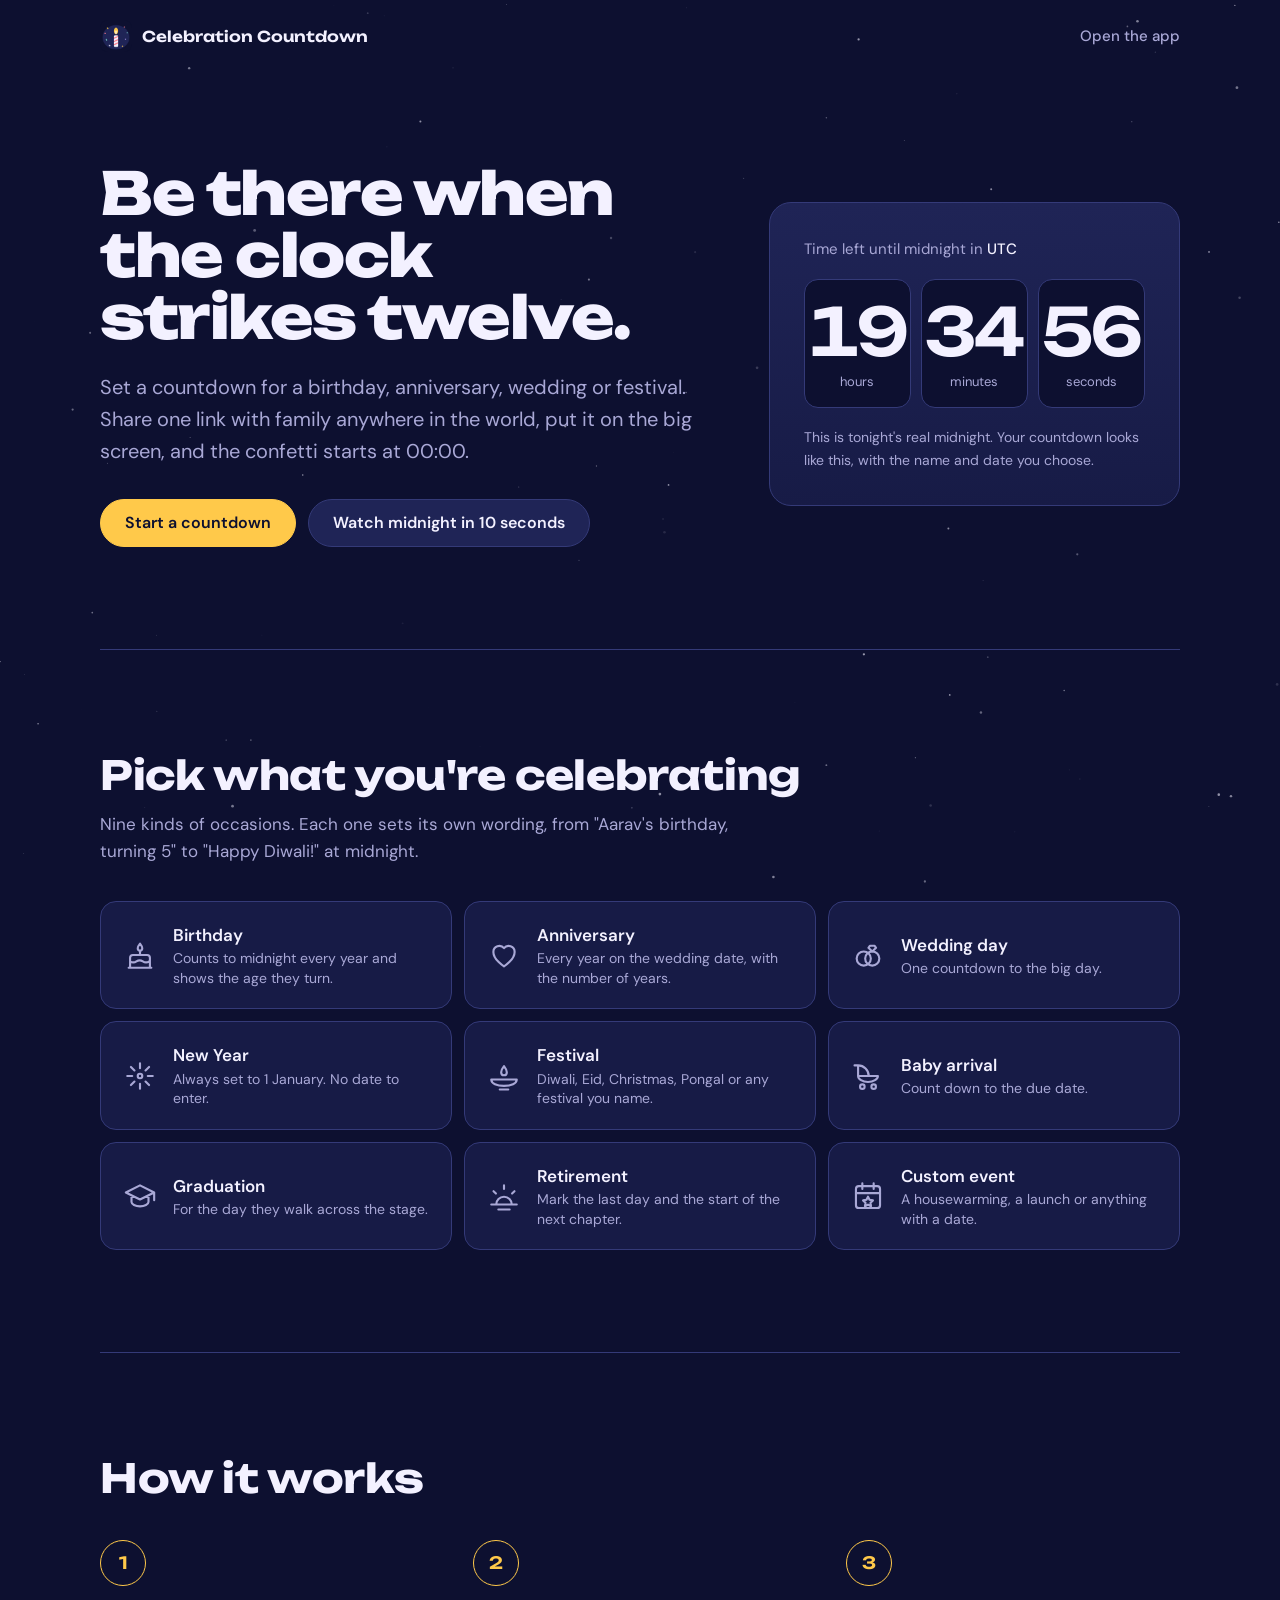
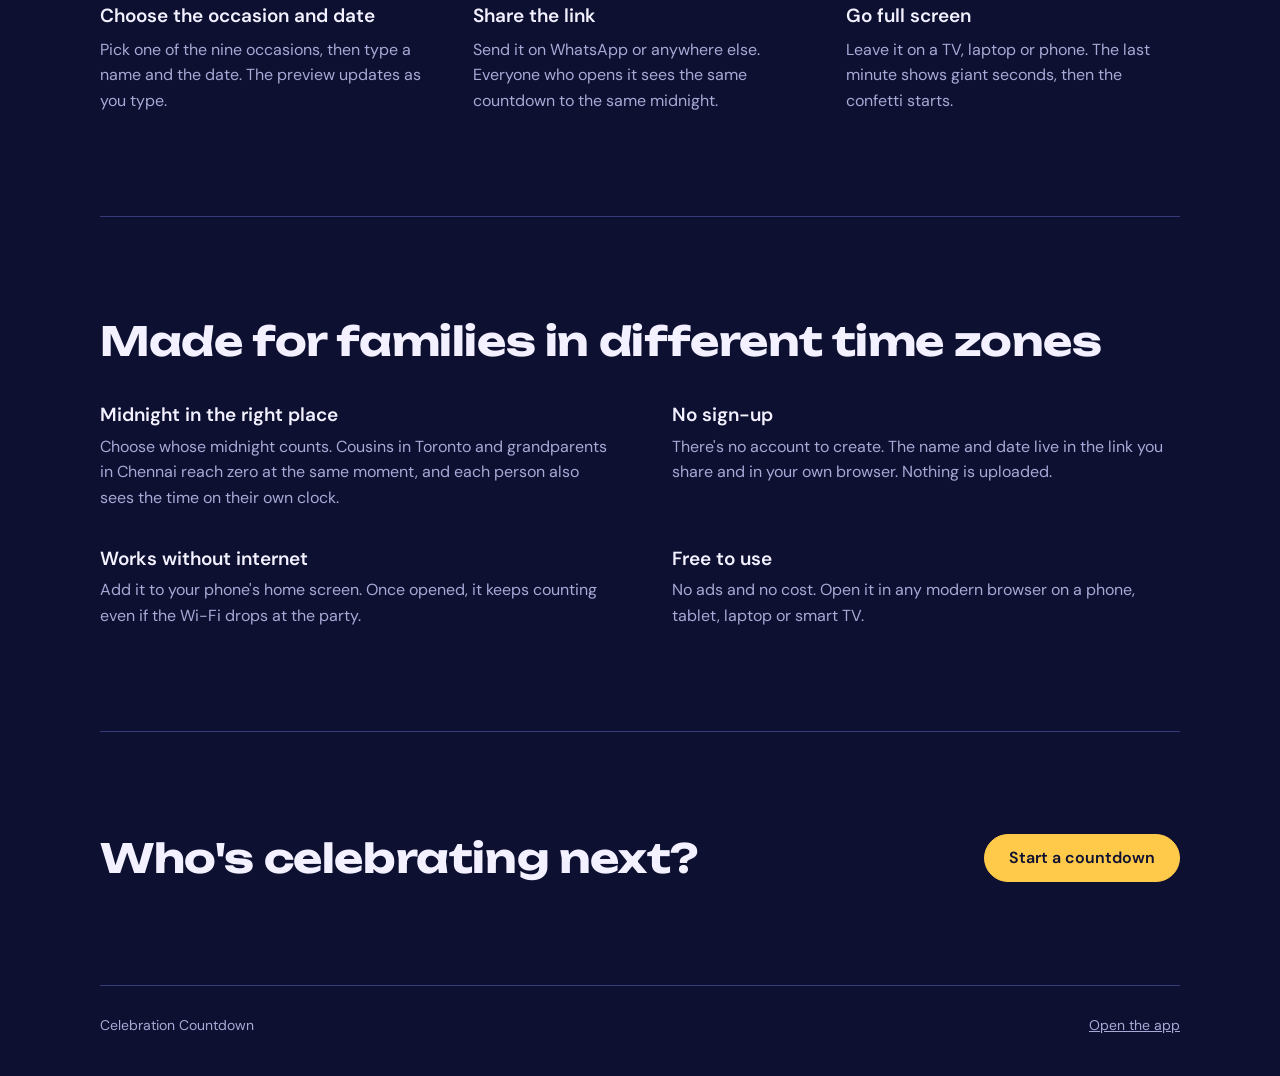
==== commit 8f5b31d3: "Landing: fit hero headline to three lines with the real display font Co-Authored-By: Claude Opus 5.5" ====
--- a/index.html
+++ b/index.html
@@ -23,7 +23,7 @@
 <link rel="preconnect" href="https://fonts.googleapis.com">
 <link rel="preconnect" href="https://fonts.gstatic.com" crossorigin>
 <link rel="stylesheet" href="https://fonts.googleapis.com/css2?family=Unbounded:wght@600;700;800&family=DM+Sans:opsz,wght@9..40,400;9..40,500;9..40,600&display=swap">
-<link rel="stylesheet" href="landing.css?v=1">
+<link rel="stylesheet" href="landing.css?v=2">
 </head>
 <body>
 <canvas id="stars" aria-hidden="true"></canvas>
--- a/landing.css
+++ b/landing.css
@@ -44,8 +44,8 @@
 .btn.primary:hover { filter: brightness(1.06); }
 
 /* Hero */
-.hero { display: grid; grid-template-columns: minmax(0, 1.1fr) minmax(0, .9fr); gap: clamp(32px, 5vw, 72px); align-items: center; padding-block: clamp(32px, 7vw, 96px) clamp(56px, 8vw, 112px); }
-.hero h1 { font: 800 clamp(38px, 6.2vw, 74px)/1.02 var(--font-display); letter-spacing: -.02em; margin: 0; text-wrap: balance; }
+.hero { display: grid; grid-template-columns: minmax(0, 1.25fr) minmax(0, .85fr); gap: clamp(32px, 5vw, 72px); align-items: center; padding-block: clamp(32px, 7vw, 96px) clamp(56px, 8vw, 112px); }
+.hero h1 { font: 800 clamp(34px, 4.6vw, 60px)/1.06 var(--font-display); letter-spacing: -.025em; margin: 0; text-wrap: balance; }
 .hero p.lede { color: var(--muted); font-size: clamp(17px, 1.6vw, 20px); max-width: 34em; margin: 22px 0 0; }
 .hero .ctas { display: flex; flex-wrap: wrap; gap: 12px; margin-top: 32px; }
 .resume { margin-top: 18px; font-size: 15px; color: var(--muted); }
